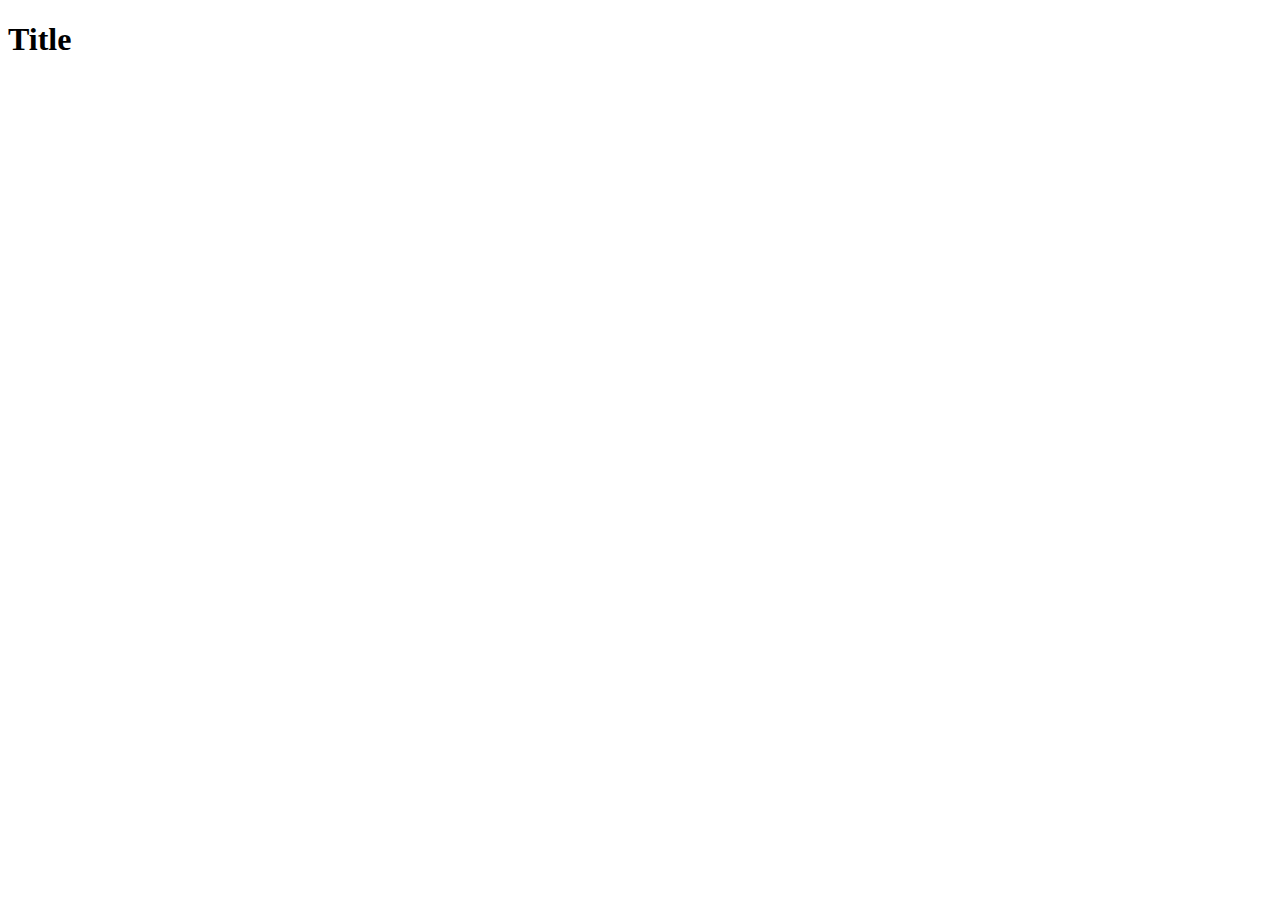
==== index.html @ 8158076d "Portfolio photographie" ====
<!DOCTYPE html>
<html lang="en">
  <head>
    <meta charset="UTF-8" />
    <meta name="viewport" content="width=device-width, initial-scale=1.0" />
    <title>Accueil - Robbie Lens Photographie</title>
  </head>
  <body>
    <h1 class="title">Title</h1>
  </body>
</html>
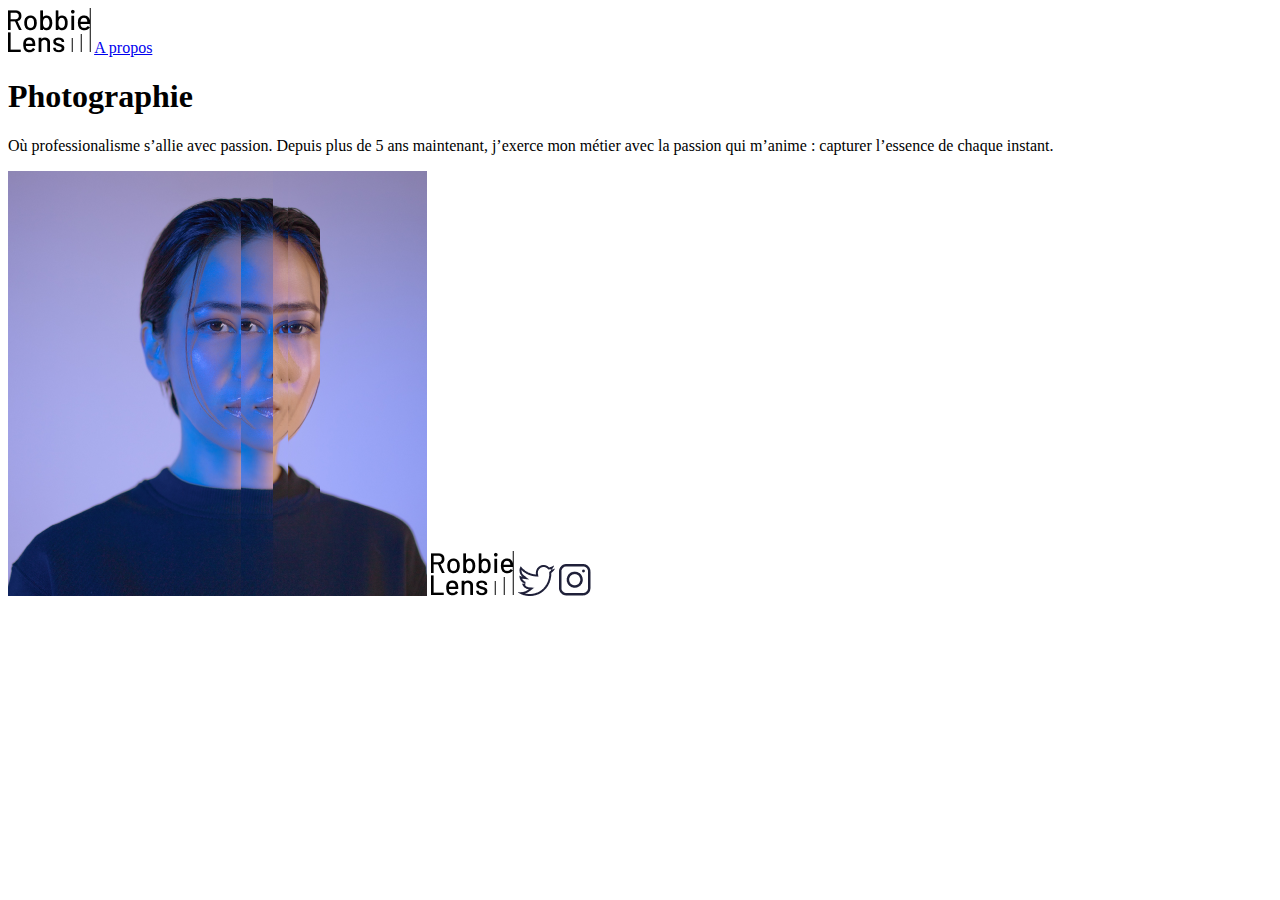
==== commit cc2e5660: "html" ====
--- a/index.html
+++ b/index.html
@@ -1,11 +1,28 @@
 <!DOCTYPE html>
-<html lang="en">
+<html lang="fr">
   <head>
-    <meta charset="UTF-8" />
-    <meta name="viewport" content="width=device-width, initial-scale=1.0" />
+    <meta charset="utf-8" />
     <title>Accueil - Robbie Lens Photographie</title>
   </head>
+
   <body>
-    <h1 class="title">Title</h1>
+    <img src="images/logo.png" alt="logo Robbie Lens" />
+    <a href="dossier-demo/a-propos.html">A propos</a>
+
+    <h1>Photographie</h1>
+    <p>
+      Où professionalisme s’allie avec passion. Depuis plus de 5 ans maintenant,
+      j’exerce mon métier avec la passion qui m’anime : capturer l’essence de
+      chaque instant.
+    </p>
+
+    <img src="images/robbie-lens.png" alt="Portrait de Robbie Lens" />
+    <img src="images/logo.png" alt="logo Robbie Lens" />
+    <a href="https://twitter.com/" target="_blank"
+      ><img src="images/twitter.png" alt=""
+    /></a>
+    <a href="https://instagram.com/" target="_blank"
+      ><img src="images/instagram.png" alt=""
+    /></a>
   </body>
 </html>
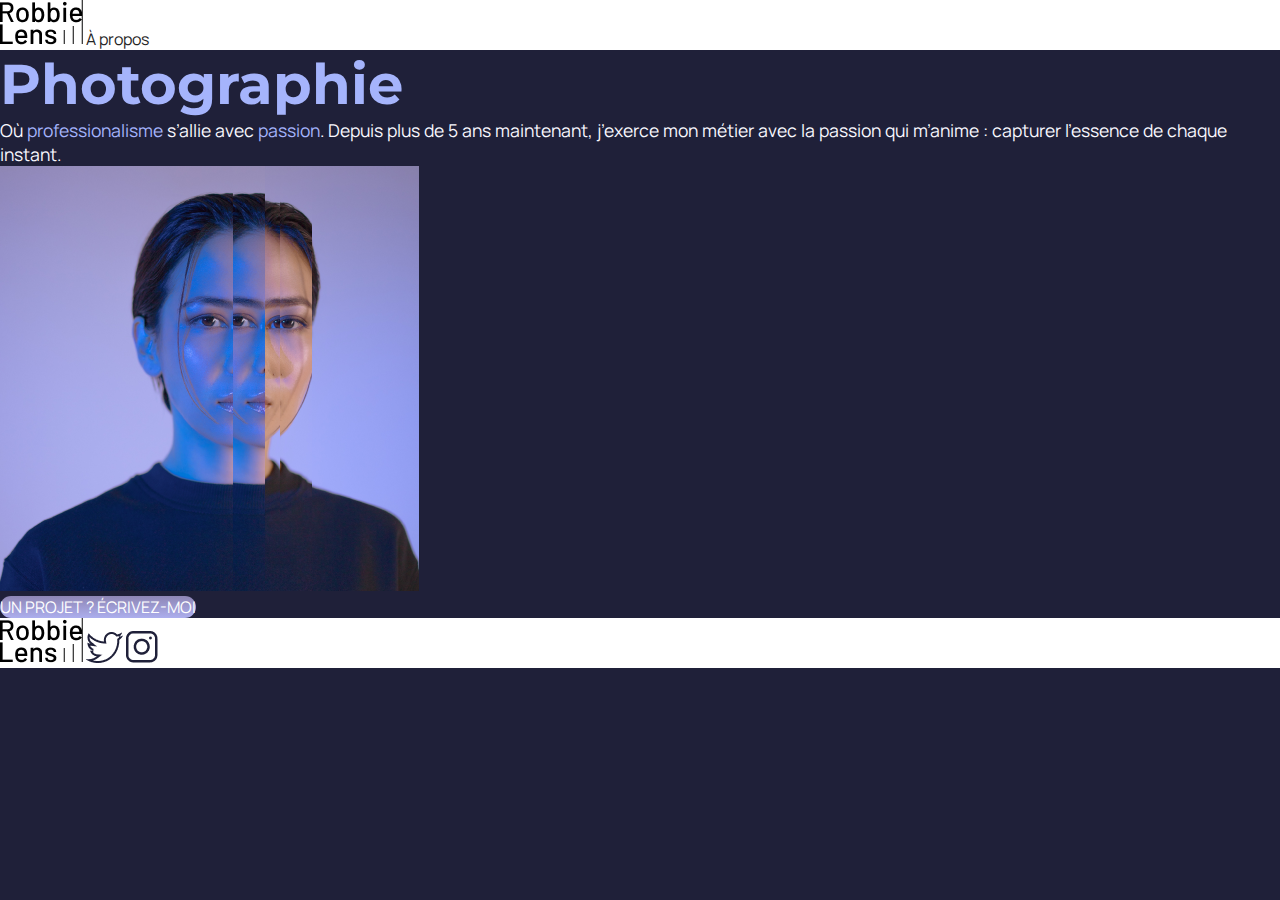
==== commit 1c74b21d: "CSS" ====
--- a/index.html
+++ b/index.html
@@ -1,28 +1,39 @@
 <!DOCTYPE html>
 <html lang="fr">
-  <head>
-    <meta charset="utf-8" />
-    <title>Accueil - Robbie Lens Photographie</title>
-  </head>
 
-  <body>
-    <img src="images/logo.png" alt="logo Robbie Lens" />
-    <a href="dossier-demo/a-propos.html">A propos</a>
+<head>
+  <meta charset="utf-8">
+  <title>Accueil - Robbie Lens Photographie</title>
+  <link href="style.css" rel="stylesheet">
+  <link rel="preconnect" href="https://fonts.googleapis.com">
+  <link rel="preconnect" href="https://fonts.gstatic.com" crossorigin>
+  <link href="https://fonts.googleapis.com/css2?family=Manrope&family=Montserrat&display=swap" rel="stylesheet">
+</head>
 
-    <h1>Photographie</h1>
-    <p>
-      Où professionalisme s’allie avec passion. Depuis plus de 5 ans maintenant,
-      j’exerce mon métier avec la passion qui m’anime : capturer l’essence de
-      chaque instant.
-    </p>
+<body>
+  <div class="entete">
+    <img src="images/logo.png" alt="Logo Robbie Lens">
+    <a href="a-propos.html">À propos</a>
+  </div>
+  <h1>Photographie</h1>
+  <p>
+    Où <em>professionalisme</em> s’allie avec <em>passion</em>. Depuis
+    plus de 5 ans maintenant, j’exerce mon métier avec la passion
+    qui m’anime : capturer l’essence de chaque instant.
+  </p>
+  <img src="images/robbie-lens.png" alt="Portrait avec effet de la photographe Robbie Lens">
+  <div>
+    <a href="" class="cta">UN PROJET ? ÉCRIVEZ-MOI</a>
+  </div>
+  <div class="pied-de-page">
+    <img src="images/logo.png" alt="Logo Robbie Lens">
+    <a target="_blank" href="https://twitter.com/" class="lien-icone">
+      <img src="images/twitter.png" alt="Logo Twitter">
+    </a>
+    <a target="_blank" href="https://www.instagram.com/" class="lien-icone">
+      <img src="images/instagram.png" alt="Logo Instagram">
+    </a>
+  </div>
+</body>
 
-    <img src="images/robbie-lens.png" alt="Portrait de Robbie Lens" />
-    <img src="images/logo.png" alt="logo Robbie Lens" />
-    <a href="https://twitter.com/" target="_blank"
-      ><img src="images/twitter.png" alt=""
-    /></a>
-    <a href="https://instagram.com/" target="_blank"
-      ><img src="images/instagram.png" alt=""
-    /></a>
-  </body>
-</html>
+</html>--- a/style.css
+++ b/style.css
@@ -0,0 +1,65 @@
+* {
+  margin: 0;
+  padding: 0;
+}
+
+body {
+  font-family: "Manrope", sans-serif;
+  font-size: 1em;
+  background-color: #1f2039;
+}
+
+a {
+  color: #242424;
+  text-decoration: none;
+}
+
+em {
+  color: #a5b4fc;
+  font-style: normal;
+}
+
+h1 {
+  font-size: 3.5em;
+  color: #a5b4fc;
+  font-family: "Montserrat", sans-serif;
+}
+
+h2 {
+  color: #f9f8ff;
+}
+
+p,
+li {
+  font-size: 1.1em;
+  color: #f9f8ff;
+}
+
+.entete,
+.pied-de-page {
+  background-color: white;
+}
+
+.cta {
+  background: linear-gradient(#8e86b5, #acaeed);
+  color: white;
+  border-radius: 50px;
+}
+
+a:hover {
+  text-decoration: underline;
+}
+
+.cta:hover {
+  background: linear-gradient(#696484, #8788ba);
+  text-decoration: none;
+}
+
+.lien-icone:hover {
+  opacity: 0.5;
+}
+
+.carre-contenu {
+  border-right: 1px solid #8e86b5;
+  border-bottom: 1px solid #8e86b5;
+}
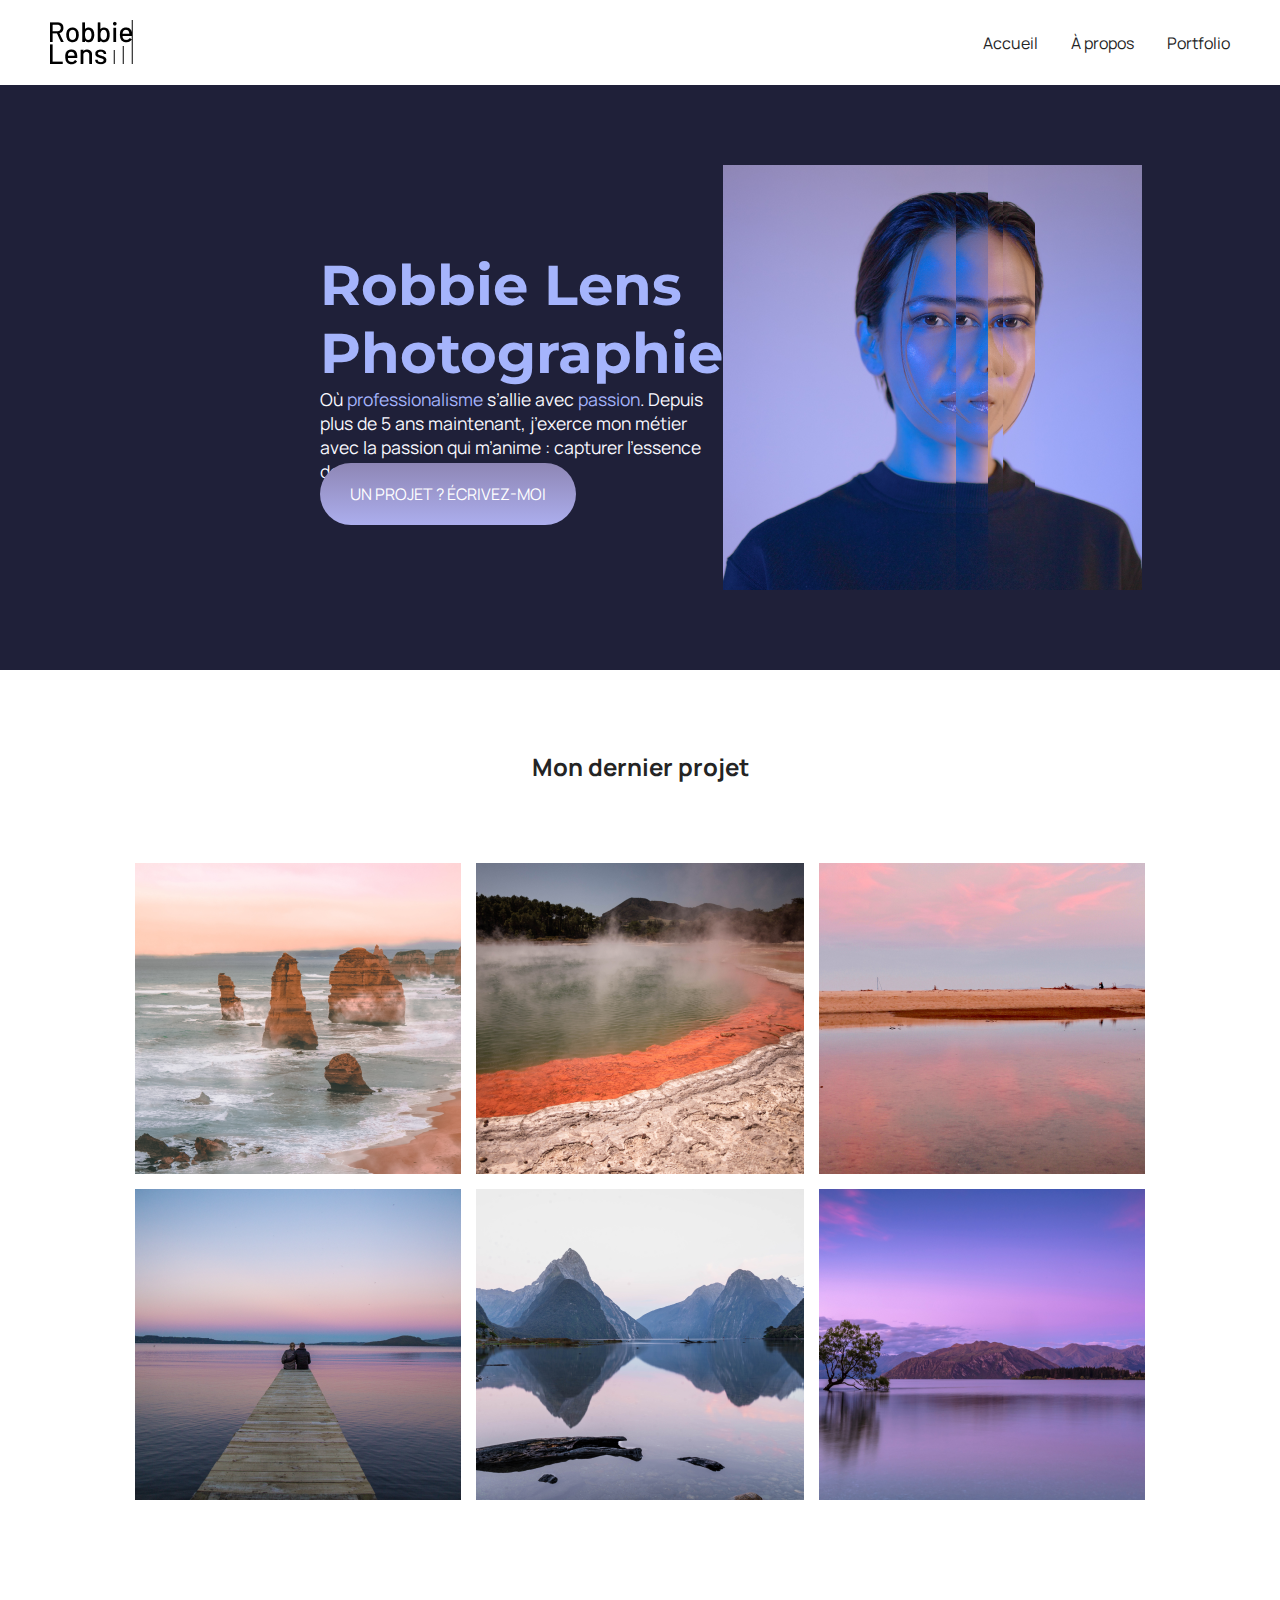
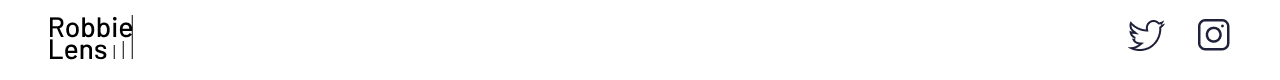
==== commit d279ab13: "css grid" ====
--- a/index.html
+++ b/index.html
@@ -11,29 +11,54 @@
 </head>
 
 <body>
-  <div class="entete">
+  <header>
+    <nav>
+      <img src="images/logo.png" alt="Logo Robbie Lens">
+      <div>
+        <a href="index.html">Accueil</a>
+        <a href="a-propos.html">À propos</a>
+        <a href="portfolio.html">Portfolio</a>
+      </div>
+    </nav>
+  </header>
+  <main>
+    <section class="accueil-introduction">
+      <div>
+        <h1>Robbie Lens Photographie</h1>
+        <p>
+          Où <em>professionalisme</em> s’allie avec <em>passion</em>. Depuis
+          plus de 5 ans maintenant, j’exerce mon métier avec la passion
+          qui m’anime : capturer l’essence de chaque instant.
+        </p>
+        <a href="" class="cta">UN PROJET ? ÉCRIVEZ-MOI</a>
+      </div>
+      <img src="images/robbie-lens.png" alt="Portrait avec effet de la photographe Robbie Lens">
+    </section>
+    <section class="accueil-photos">
+      <h2>Mon dernier projet</h2>
+      <div>
+        <img src="images/accueil/element-1.png" alt="Twelve apostles - Australie">
+        <img src="images/accueil/element-2.png" alt="Wai-O-Tapu - Nouvelle-Zélande">
+        <img src="images/accueil/element-3.png" alt="Parc National d’Abel Tasman - Nouvelle-Zélande">
+      </div>
+      <div>
+        <img src="images/accueil/element-4.png" alt="Lac Rotorua - Nouvelle-Zélande">
+        <img src="images/accueil/element-5.png" alt="Milford Sound - Nouvelle-Zélande">
+        <img src="images/accueil/element-6.png" alt="Lac Wanaka - Nouvelle-Zélande">
+      </div>
+    </section>
+  </main>
+  <footer>
     <img src="images/logo.png" alt="Logo Robbie Lens">
-    <a href="a-propos.html">À propos</a>
-  </div>
-  <h1>Photographie</h1>
-  <p>
-    Où <em>professionalisme</em> s’allie avec <em>passion</em>. Depuis
-    plus de 5 ans maintenant, j’exerce mon métier avec la passion
-    qui m’anime : capturer l’essence de chaque instant.
-  </p>
-  <img src="images/robbie-lens.png" alt="Portrait avec effet de la photographe Robbie Lens">
-  <div>
-    <a href="" class="cta">UN PROJET ? ÉCRIVEZ-MOI</a>
-  </div>
-  <div class="pied-de-page">
-    <img src="images/logo.png" alt="Logo Robbie Lens">
-    <a target="_blank" href="https://twitter.com/" class="lien-icone">
-      <img src="images/twitter.png" alt="Logo Twitter">
-    </a>
-    <a target="_blank" href="https://www.instagram.com/" class="lien-icone">
-      <img src="images/instagram.png" alt="Logo Instagram">
-    </a>
-  </div>
+    <div>
+      <a target="_blank" href="https://twitter.com/" class="lien-icone">
+        <img src="images/twitter.png" alt="Logo Twitter">
+      </a>
+      <a target="_blank" href="https://www.instagram.com/" class="lien-icone">
+        <img src="images/instagram.png" alt="Logo Instagram">
+      </a>
+    </div>
+  </footer>
 </body>
 
 </html>--- a/style.css
+++ b/style.css
@@ -1,6 +1,5 @@
 * {
   margin: 0;
-  padding: 0;
 }
 
 body {
@@ -35,15 +34,17 @@
   color: #f9f8ff;
 }
 
-.entete,
-.pied-de-page {
+header,
+footer {
   background-color: white;
+  padding: 20px 50px;
 }
 
 .cta {
   background: linear-gradient(#8e86b5, #acaeed);
   color: white;
   border-radius: 50px;
+  padding: 20px 30px;
 }
 
 a:hover {
@@ -55,6 +56,10 @@
   text-decoration: none;
 }
 
+.lien-icone {
+  margin-left: 30px;
+}
+
 .lien-icone:hover {
   opacity: 0.5;
 }
@@ -62,4 +67,91 @@
 .carre-contenu {
   border-right: 1px solid #8e86b5;
   border-bottom: 1px solid #8e86b5;
+  padding: 50px;
 }
+
+.carre-contenu h2 {
+  margin-top: 30px;
+}
+
+.carre-contenu ul {
+  margin-top: 30px;
+}
+
+section {
+  padding: 80px;
+}
+
+.a-propos-main {
+  width: 50%;
+  margin: auto;
+}
+
+footer,
+nav {
+  display: flex;
+  flex-direction: row;
+  align-items: center;
+  justify-content: space-between;
+}
+
+nav a {
+  margin-left: 30px;
+}
+
+.accueil-photos {
+  background-color: white;
+  padding: 80px;
+}
+
+.accueil-photos h2 {
+  color: #242424;
+  text-align: center;
+  margin-bottom: 80px;
+}
+
+.accueil-photos div {
+  display: flex;
+  flex-direction: row;
+  gap: 15px;
+  justify-content: center;
+  margin-bottom: 15px;
+}
+
+.accueil-introduction {
+  display: flex;
+  flex-direction: row;
+  width: 50%;
+  align-items: center;
+  margin: auto;
+}
+
+.portfolio-section-photos {
+  background-color: white;
+}
+
+.portfolio-section-photos h2 {
+  color: #242424;
+  margin-bottom: 80px;
+}
+
+.grid-paysages {
+  display: grid;
+  grid-template-columns: 1fr 1fr 1fr;
+  grid-template-rows: 300px 300px 300px;
+  gap: 15px;
+}
+
+.grid-portraits {
+  display: grid;
+  grid-template-columns: 1fr 1fr 1fr;
+  grid-template-rows: 300px 300px;
+  gap: 15px;
+}
+
+.grid-paysages img,
+.grid-portraits img {
+  width: 100%;
+  height: 100%;
+  object-fit: cover;
+}
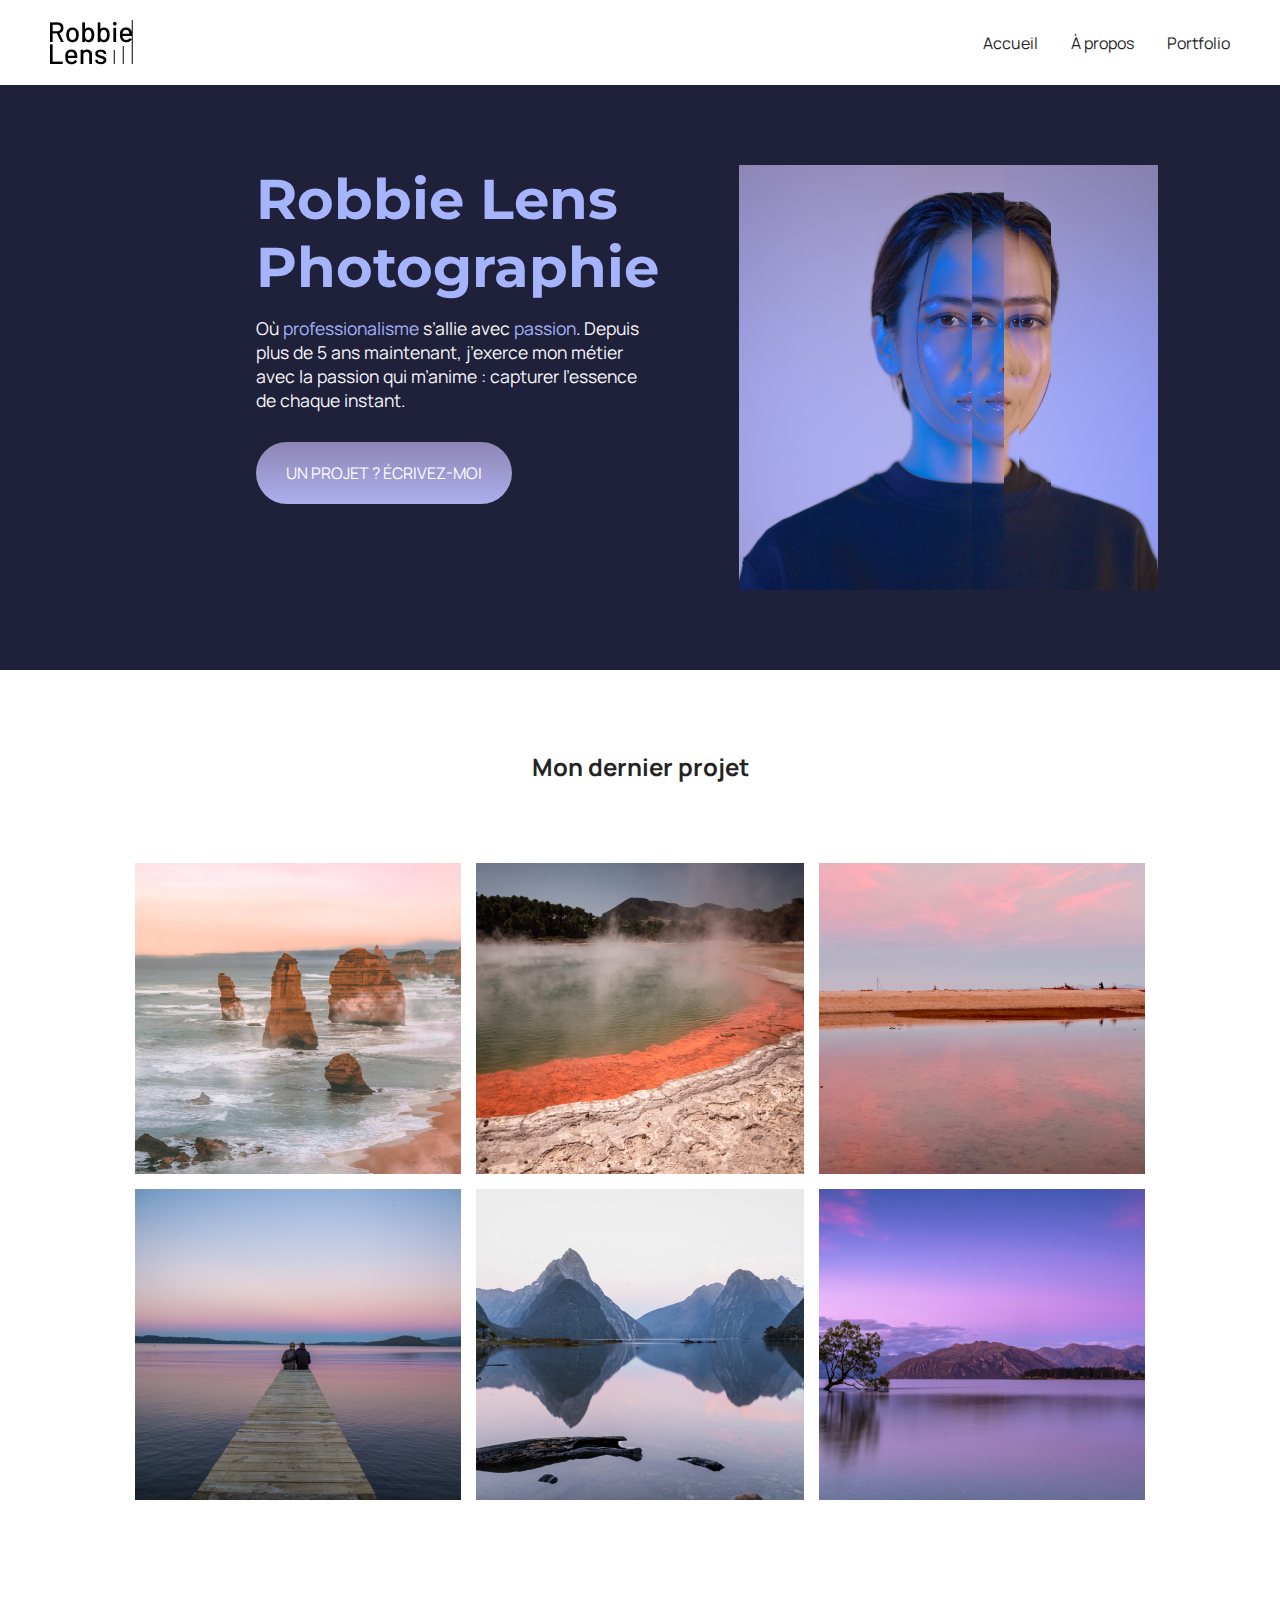
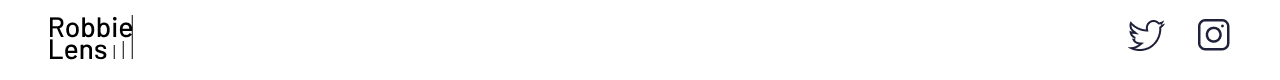
==== commit 4a980d47: "mise en page" ====
--- a/index.html
+++ b/index.html
@@ -2,63 +2,63 @@
 <html lang="fr">
 
 <head>
-  <meta charset="utf-8">
-  <title>Accueil - Robbie Lens Photographie</title>
-  <link href="style.css" rel="stylesheet">
-  <link rel="preconnect" href="https://fonts.googleapis.com">
-  <link rel="preconnect" href="https://fonts.gstatic.com" crossorigin>
-  <link href="https://fonts.googleapis.com/css2?family=Manrope&family=Montserrat&display=swap" rel="stylesheet">
+    <meta charset="utf-8" >
+    <title>Accueil - Robbie Lens Photographie</title>
+    <link href="style.css" rel="stylesheet" >
+    <link rel="preconnect" href="https://fonts.googleapis.com">
+    <link rel="preconnect" href="https://fonts.gstatic.com" crossorigin>
+    <link href="https://fonts.googleapis.com/css2?family=Manrope&family=Montserrat&display=swap" rel="stylesheet">
 </head>
 
 <body>
-  <header>
-    <nav>
-      <img src="images/logo.png" alt="Logo Robbie Lens">
-      <div>
-        <a href="index.html">Accueil</a>
-        <a href="a-propos.html">À propos</a>
-        <a href="portfolio.html">Portfolio</a>
-      </div>
-    </nav>
-  </header>
-  <main>
-    <section class="accueil-introduction">
-      <div>
-        <h1>Robbie Lens Photographie</h1>
-        <p>
-          Où <em>professionalisme</em> s’allie avec <em>passion</em>. Depuis
-          plus de 5 ans maintenant, j’exerce mon métier avec la passion
-          qui m’anime : capturer l’essence de chaque instant.
-        </p>
-        <a href="" class="cta">UN PROJET ? ÉCRIVEZ-MOI</a>
-      </div>
-      <img src="images/robbie-lens.png" alt="Portrait avec effet de la photographe Robbie Lens">
-    </section>
-    <section class="accueil-photos">
-      <h2>Mon dernier projet</h2>
-      <div>
-        <img src="images/accueil/element-1.png" alt="Twelve apostles - Australie">
-        <img src="images/accueil/element-2.png" alt="Wai-O-Tapu - Nouvelle-Zélande">
-        <img src="images/accueil/element-3.png" alt="Parc National d’Abel Tasman - Nouvelle-Zélande">
-      </div>
-      <div>
-        <img src="images/accueil/element-4.png" alt="Lac Rotorua - Nouvelle-Zélande">
-        <img src="images/accueil/element-5.png" alt="Milford Sound - Nouvelle-Zélande">
-        <img src="images/accueil/element-6.png" alt="Lac Wanaka - Nouvelle-Zélande">
-      </div>
-    </section>
-  </main>
-  <footer>
-    <img src="images/logo.png" alt="Logo Robbie Lens">
-    <div>
-      <a target="_blank" href="https://twitter.com/" class="lien-icone">
-        <img src="images/twitter.png" alt="Logo Twitter">
-      </a>
-      <a target="_blank" href="https://www.instagram.com/" class="lien-icone">
-        <img src="images/instagram.png" alt="Logo Instagram">
-      </a>
-    </div>
-  </footer>
+    <header>
+        <nav>
+            <img src="images/logo.png" alt="Logo Robbie Lens" >
+            <div>
+                <a href="index.html">Accueil</a>
+                <a href="a-propos.html">À propos</a>
+                <a href="portfolio.html">Portfolio</a>
+            </div>
+        </nav>
+    </header>
+    <main>
+        <section class="accueil-introduction">
+            <div>
+                <h1>Robbie Lens Photographie</h1>
+                <p>
+                    Où <em>professionalisme</em> s’allie avec <em>passion</em>. Depuis
+                    plus de 5 ans maintenant, j’exerce mon métier avec la passion
+                    qui m’anime : capturer l’essence de chaque instant.
+                </p>
+                <a href="portfolio.html" class="cta">UN PROJET ? ÉCRIVEZ-MOI</a>
+            </div>
+            <img src="images/robbie-lens.png" alt="Portrait avec effet de la photographe Robbie Lens" >
+        </section>
+        <section class="accueil-photos">
+            <h2>Mon dernier projet</h2>
+            <div>
+                <img src="images/accueil/element-1.png" alt="Twelve apostles - Australie" >
+                <img src="images/accueil/element-2.png" alt="Wai-O-Tapu - Nouvelle-Zélande" >
+                <img src="images/accueil/element-3.png" alt="Parc National d’Abel Tasman - Nouvelle-Zélande" >
+            </div>
+            <div>
+                <img src="images/accueil/element-4.png" alt="Lac Rotorua - Nouvelle-Zélande" >
+                <img src="images/accueil/element-5.png" alt="Milford Sound - Nouvelle-Zélande" >
+                <img src="images/accueil/element-6.png" alt="Lac Wanaka - Nouvelle-Zélande" >
+            </div>
+        </section>
+    </main>
+    <footer>
+        <img src="images/logo.png" alt="Logo Robbie Lens" >
+        <div>
+            <a target="_blank" href="https://twitter.com/" class="lien-icone">
+                <img src="images/twitter.png" alt="Logo Twitter" >
+            </a>
+            <a target="_blank" href="https://www.instagram.com/" class="lien-icone">
+                <img src="images/instagram.png" alt="Logo Instagram" >
+            </a>
+        </div>
+    </footer>
 </body>
 
 </html>--- a/style.css
+++ b/style.css
@@ -3,7 +3,7 @@
 }
 
 body {
-  font-family: "Manrope", sans-serif;
+  font-family: 'Manrope', sans-serif;
   font-size: 1em;
   background-color: #1f2039;
 }
@@ -21,7 +21,7 @@
 h1 {
   font-size: 3.5em;
   color: #a5b4fc;
-  font-family: "Montserrat", sans-serif;
+  font-family: 'Montserrat', sans-serif;
 }
 
 h2 {
@@ -41,6 +41,7 @@
 }
 
 .cta {
+  display: inline-block;
   background: linear-gradient(#8e86b5, #acaeed);
   color: white;
   border-radius: 50px;
@@ -68,6 +69,7 @@
   border-right: 1px solid #8e86b5;
   border-bottom: 1px solid #8e86b5;
   padding: 50px;
+  margin-bottom: 80px;
 }
 
 .carre-contenu h2 {
@@ -76,6 +78,10 @@
 
 .carre-contenu ul {
   margin-top: 30px;
+}
+
+.carre-contenu + div {
+  text-align: center;
 }
 
 section {
@@ -121,9 +127,21 @@
 .accueil-introduction {
   display: flex;
   flex-direction: row;
-  width: 50%;
-  align-items: center;
+  width: 60%;
+  align-items: flex-start;
   margin: auto;
+}
+
+.accueil-introduction h1 {
+  margin-bottom: 15px;
+}
+
+.accueil-introduction p {
+  margin-bottom: 30px;
+}
+
+.accueil-introduction div {
+  padding-right: 80px;
 }
 
 .portfolio-section-photos {
@@ -155,3 +173,26 @@
   height: 100%;
   object-fit: cover;
 }
+
+.lien-conteneur-photo {
+  position: relative;
+}
+
+.photo-hover {
+  position: absolute;
+  top: 0;
+  left: 0;
+  right: 0;
+  bottom: 0;
+  display: flex;
+  align-items: center;
+  justify-content: center;
+  font-size: 1.5em;
+  color: white;
+  background-color: rgba(0, 0, 0, 0.7);
+  display: none;
+}
+
+.lien-conteneur-photo:hover .photo-hover {
+  display: flex;
+}